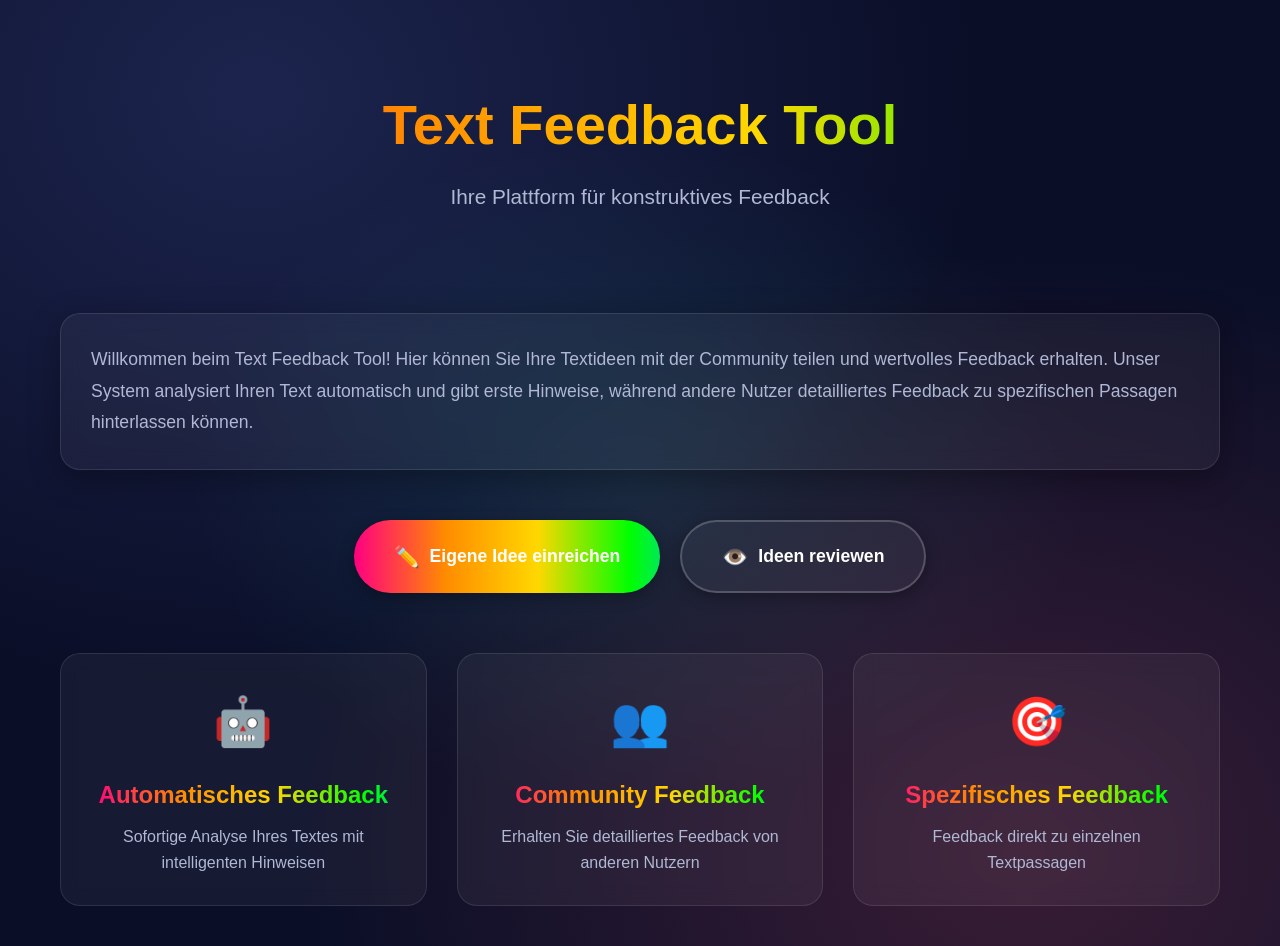
==== index.html @ 238d1e4e "Erstelle Text-Feedback-Tool mit automatischem und manuellem Feedback - Füge Startseite mit Beschreib" ====
<!DOCTYPE html>
<html lang="de">
<head>
    <meta charset="UTF-8">
    <meta name="viewport" content="width=device-width, initial-scale=1.0">
    <title>Text Feedback Tool</title>
    <link rel="stylesheet" href="style.css">
</head>
<body>
    <div class="container">
        <header class="hero">
            <h1 class="gradient-text">Text Feedback Tool</h1>
            <div class="subtitle">Ihre Plattform für konstruktives Feedback</div>
        </header>

        <section class="description">
            <p>
                Willkommen beim Text Feedback Tool! Hier können Sie Ihre Textideen mit der Community teilen
                und wertvolles Feedback erhalten. Unser System analysiert Ihren Text automatisch und gibt
                erste Hinweise, während andere Nutzer detailliertes Feedback zu spezifischen Passagen
                hinterlassen können.
            </p>
        </section>

        <div class="button-container">
            <a href="submit.html" class="btn btn-primary">
                <span class="btn-icon">✏️</span>
                Eigene Idee einreichen
            </a>
            <a href="feedback.html" class="btn btn-secondary">
                <span class="btn-icon">👁️</span>
                Ideen reviewen
            </a>
        </div>

        <section class="features">
            <div class="feature-card">
                <div class="feature-icon">🤖</div>
                <h3>Automatisches Feedback</h3>
                <p>Sofortige Analyse Ihres Textes mit intelligenten Hinweisen</p>
            </div>
            <div class="feature-card">
                <div class="feature-icon">👥</div>
                <h3>Community Feedback</h3>
                <p>Erhalten Sie detailliertes Feedback von anderen Nutzern</p>
            </div>
            <div class="feature-card">
                <div class="feature-icon">🎯</div>
                <h3>Spezifisches Feedback</h3>
                <p>Feedback direkt zu einzelnen Textpassagen</p>
            </div>
        </div>
    </div>
</body>
</html>
---- style.css ----
* {
    margin: 0;
    padding: 0;
    box-sizing: border-box;
}

:root {
    --gradient-1: linear-gradient(135deg, #667eea 0%, #764ba2 100%);
    --gradient-2: linear-gradient(135deg, #f093fb 0%, #f5576c 100%);
    --gradient-3: linear-gradient(135deg, #4facfe 0%, #00f2fe 100%);
    --gradient-4: linear-gradient(135deg, #43e97b 0%, #38f9d7 100%);
    --gradient-5: linear-gradient(135deg, #fa709a 0%, #fee140 100%);
    --rainbow-gradient: linear-gradient(
        90deg,
        #ff0080 0%,
        #ff8c00 15%,
        #ffd700 30%,
        #00ff00 45%,
        #00bfff 60%,
        #8a2be2 75%,
        #ff1493 90%,
        #ff0080 100%
    );
    --bg-dark: #0a0e27;
    --bg-card: rgba(255, 255, 255, 0.05);
    --text-light: #ffffff;
    --text-dim: #b0b8d4;
    --border-color: rgba(255, 255, 255, 0.1);
}

body {
    font-family: 'Segoe UI', Tahoma, Geneva, Verdana, sans-serif;
    background: var(--bg-dark);
    color: var(--text-light);
    min-height: 100vh;
    background-image:
        radial-gradient(at 20% 10%, rgba(102, 126, 234, 0.2) 0, transparent 50%),
        radial-gradient(at 80% 90%, rgba(245, 87, 108, 0.2) 0, transparent 50%),
        radial-gradient(at 50% 50%, rgba(56, 249, 215, 0.1) 0, transparent 50%);
    line-height: 1.6;
}

.container {
    max-width: 1200px;
    margin: 0 auto;
    padding: 40px 20px;
}

/* Header & Hero Section */
.hero {
    text-align: center;
    margin-bottom: 60px;
    padding: 40px 0;
}

.gradient-text {
    font-size: 3.5rem;
    font-weight: 800;
    background: var(--rainbow-gradient);
    background-size: 200% auto;
    -webkit-background-clip: text;
    -webkit-text-fill-color: transparent;
    background-clip: text;
    animation: rainbow-shift 8s linear infinite;
    margin-bottom: 10px;
}

@keyframes rainbow-shift {
    0% { background-position: 0% center; }
    100% { background-position: 200% center; }
}

.subtitle {
    font-size: 1.3rem;
    color: var(--text-dim);
    font-weight: 300;
}

/* Description Section */
.description {
    background: var(--bg-card);
    border: 1px solid var(--border-color);
    border-radius: 20px;
    padding: 30px;
    margin-bottom: 50px;
    backdrop-filter: blur(10px);
    box-shadow: 0 8px 32px rgba(0, 0, 0, 0.3);
}

.description p {
    font-size: 1.1rem;
    line-height: 1.8;
    color: var(--text-dim);
}

/* Buttons */
.button-container {
    display: flex;
    gap: 20px;
    justify-content: center;
    margin-bottom: 60px;
    flex-wrap: wrap;
}

.btn {
    padding: 18px 40px;
    border: none;
    border-radius: 50px;
    font-size: 1.1rem;
    font-weight: 600;
    cursor: pointer;
    transition: all 0.3s ease;
    text-decoration: none;
    display: inline-flex;
    align-items: center;
    gap: 10px;
    box-shadow: 0 4px 15px rgba(0, 0, 0, 0.3);
}

.btn-primary {
    background: var(--rainbow-gradient);
    background-size: 200% auto;
    color: white;
    animation: rainbow-shift 8s linear infinite;
}

.btn-primary:hover {
    transform: translateY(-3px);
    box-shadow: 0 8px 25px rgba(255, 0, 128, 0.4);
}

.btn-secondary {
    background: var(--bg-card);
    color: var(--text-light);
    border: 2px solid rgba(255, 255, 255, 0.2);
}

.btn-secondary:hover {
    background: rgba(255, 255, 255, 0.1);
    transform: translateY(-3px);
    border-color: rgba(255, 255, 255, 0.4);
}

.btn-icon {
    font-size: 1.3rem;
}

/* Features Grid */
.features {
    display: grid;
    grid-template-columns: repeat(auto-fit, minmax(280px, 1fr));
    gap: 30px;
    margin-top: 40px;
}

.feature-card {
    background: var(--bg-card);
    border: 1px solid var(--border-color);
    border-radius: 20px;
    padding: 30px;
    text-align: center;
    backdrop-filter: blur(10px);
    transition: all 0.3s ease;
}

.feature-card:hover {
    transform: translateY(-5px);
    border-color: rgba(255, 255, 255, 0.3);
    box-shadow: 0 10px 40px rgba(0, 0, 0, 0.4);
}

.feature-icon {
    font-size: 3rem;
    margin-bottom: 15px;
}

.feature-card h3 {
    font-size: 1.5rem;
    margin-bottom: 10px;
    background: var(--rainbow-gradient);
    background-size: 200% auto;
    -webkit-background-clip: text;
    -webkit-text-fill-color: transparent;
    background-clip: text;
}

.feature-card p {
    color: var(--text-dim);
    font-size: 1rem;
}

/* Breadcrumb Navigation */
.breadcrumb {
    display: flex;
    justify-content: space-between;
    align-items: center;
    margin-bottom: 30px;
    flex-wrap: wrap;
    gap: 15px;
}

.breadcrumb a {
    color: var(--text-dim);
    text-decoration: none;
    transition: color 0.3s ease;
}

.breadcrumb a:hover {
    color: var(--text-light);
}

.btn-link {
    padding: 10px 20px;
    background: var(--bg-card);
    border-radius: 25px;
    border: 1px solid var(--border-color);
}

/* Form Section */
.form-section {
    background: var(--bg-card);
    border: 1px solid var(--border-color);
    border-radius: 20px;
    padding: 40px;
    backdrop-filter: blur(10px);
    box-shadow: 0 8px 32px rgba(0, 0, 0, 0.3);
    margin-bottom: 40px;
}

.idea-form {
    max-width: 800px;
    margin: 0 auto;
}

.form-group {
    margin-bottom: 25px;
}

.form-group label {
    display: block;
    margin-bottom: 8px;
    font-weight: 600;
    color: var(--text-light);
}

.form-group input,
.form-group textarea {
    width: 100%;
    padding: 15px;
    background: rgba(0, 0, 0, 0.3);
    border: 2px solid var(--border-color);
    border-radius: 12px;
    color: var(--text-light);
    font-size: 1rem;
    font-family: inherit;
    transition: all 0.3s ease;
}

.form-group input:focus,
.form-group textarea:focus {
    outline: none;
    border-color: #667eea;
    box-shadow: 0 0 20px rgba(102, 126, 234, 0.3);
}

.form-group textarea {
    resize: vertical;
    min-height: 200px;
}

.char-count {
    text-align: right;
    color: var(--text-dim);
    font-size: 0.9rem;
    margin-top: 5px;
}

.form-actions {
    display: flex;
    gap: 15px;
    margin-top: 30px;
    flex-wrap: wrap;
}

/* Success Message */
.success-message {
    text-align: center;
    padding: 40px;
    background: var(--bg-card);
    border: 2px solid #43e97b;
    border-radius: 20px;
    backdrop-filter: blur(10px);
}

.success-icon {
    font-size: 4rem;
    color: #43e97b;
    margin-bottom: 20px;
}

.success-message h3 {
    color: #43e97b;
    font-size: 2rem;
    margin-bottom: 10px;
}

/* Info Box */
.info-box {
    background: var(--bg-card);
    border: 1px solid var(--border-color);
    border-radius: 15px;
    padding: 25px;
    backdrop-filter: blur(10px);
}

.info-box h3 {
    margin-bottom: 15px;
    font-size: 1.3rem;
}

.info-box ul {
    list-style: none;
    padding-left: 0;
}

.info-box li {
    padding: 8px 0;
    padding-left: 25px;
    position: relative;
    color: var(--text-dim);
}

.info-box li:before {
    content: "→";
    position: absolute;
    left: 0;
    color: #667eea;
}

/* Ideas Container */
.ideas-container {
    display: flex;
    flex-direction: column;
    gap: 30px;
}

.idea-card {
    background: var(--bg-card);
    border: 1px solid var(--border-color);
    border-radius: 20px;
    padding: 30px;
    backdrop-filter: blur(10px);
    box-shadow: 0 8px 32px rgba(0, 0, 0, 0.3);
}

.idea-header {
    display: flex;
    justify-content: space-between;
    align-items: start;
    margin-bottom: 20px;
    flex-wrap: wrap;
    gap: 15px;
}

.idea-title {
    font-size: 1.8rem;
    font-weight: 700;
    background: var(--rainbow-gradient);
    background-size: 200% auto;
    -webkit-background-clip: text;
    -webkit-text-fill-color: transparent;
    background-clip: text;
}

.idea-meta {
    color: var(--text-dim);
    font-size: 0.9rem;
}

.idea-content {
    background: rgba(0, 0, 0, 0.2);
    padding: 20px;
    border-radius: 12px;
    margin-bottom: 25px;
    color: var(--text-light);
    line-height: 1.8;
    white-space: pre-wrap;
    word-wrap: break-word;
}

/* Feedback Section */
.feedback-section {
    margin-top: 25px;
}

.feedback-header {
    font-size: 1.3rem;
    margin-bottom: 15px;
    display: flex;
    align-items: center;
    gap: 10px;
}

.auto-feedback-container,
.user-feedback-container {
    margin-bottom: 20px;
}

.feedback-item {
    background: rgba(0, 0, 0, 0.3);
    border-left: 4px solid;
    padding: 15px;
    border-radius: 8px;
    margin-bottom: 10px;
}

.feedback-item.auto {
    border-left-color: #f5576c;
}

.feedback-item.user {
    border-left-color: #4facfe;
}

.feedback-meta {
    display: flex;
    justify-content: space-between;
    align-items: center;
    margin-bottom: 8px;
    font-size: 0.85rem;
    color: var(--text-dim);
}

.feedback-author {
    font-weight: 600;
    color: var(--text-light);
}

.feedback-text {
    color: var(--text-light);
    line-height: 1.6;
}

.feedback-passage {
    background: rgba(255, 255, 255, 0.05);
    padding: 8px 12px;
    border-radius: 6px;
    margin-top: 8px;
    font-style: italic;
    color: var(--text-dim);
    font-size: 0.9rem;
}

.feedback-passage:before {
    content: "📌 ";
}

.add-feedback-btn {
    margin-top: 15px;
}

/* No Ideas Message */
.no-ideas {
    text-align: center;
    padding: 80px 20px;
}

.no-ideas-icon {
    font-size: 5rem;
    margin-bottom: 20px;
}

.no-ideas h3 {
    font-size: 2rem;
    margin-bottom: 10px;
}

/* Modal */
.modal {
    display: none;
    position: fixed;
    z-index: 1000;
    left: 0;
    top: 0;
    width: 100%;
    height: 100%;
    background-color: rgba(0, 0, 0, 0.8);
    backdrop-filter: blur(5px);
}

.modal-content {
    background: var(--bg-dark);
    border: 2px solid var(--border-color);
    margin: 5% auto;
    padding: 40px;
    width: 90%;
    max-width: 600px;
    border-radius: 20px;
    box-shadow: 0 10px 50px rgba(0, 0, 0, 0.5);
    position: relative;
}

.modal-close {
    color: var(--text-dim);
    float: right;
    font-size: 2rem;
    font-weight: bold;
    cursor: pointer;
    transition: color 0.3s ease;
}

.modal-close:hover {
    color: var(--text-light);
}

.modal h2 {
    margin-bottom: 25px;
    background: var(--rainbow-gradient);
    background-size: 200% auto;
    -webkit-background-clip: text;
    -webkit-text-fill-color: transparent;
    background-clip: text;
}

/* Responsive Design */
@media (max-width: 768px) {
    .gradient-text {
        font-size: 2.5rem;
    }

    .subtitle {
        font-size: 1.1rem;
    }

    .button-container {
        flex-direction: column;
    }

    .btn {
        width: 100%;
        justify-content: center;
    }

    .features {
        grid-template-columns: 1fr;
    }

    .form-section {
        padding: 25px;
    }

    .idea-header {
        flex-direction: column;
    }

    .form-actions {
        flex-direction: column;
    }

    .form-actions .btn {
        width: 100%;
    }
}

/* Animations */
@keyframes fadeIn {
    from {
        opacity: 0;
        transform: translateY(20px);
    }
    to {
        opacity: 1;
        transform: translateY(0);
    }
}

.idea-card {
    animation: fadeIn 0.5s ease-out;
}

.feedback-item {
    animation: fadeIn 0.3s ease-out;
}
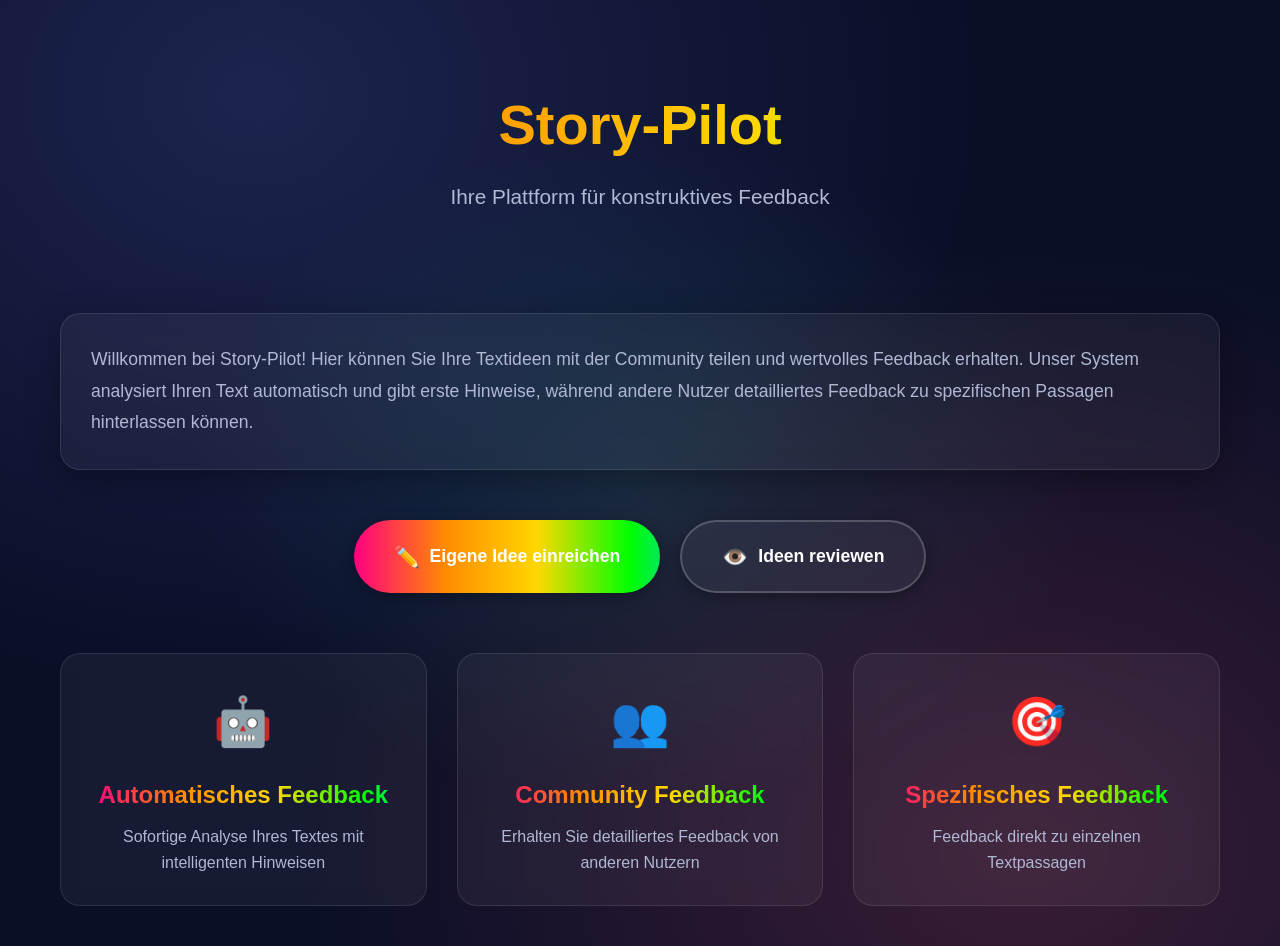
==== commit e7fad339: "Benenne Tool von 'Text Feedback Tool' in 'Story-Pilot' um - Aktualisiere alle HTML-Titel und Übersch" ====
--- a/index.html
+++ b/index.html
@@ -3,19 +3,19 @@
 <head>
     <meta charset="UTF-8">
     <meta name="viewport" content="width=device-width, initial-scale=1.0">
-    <title>Text Feedback Tool</title>
+    <title>Story-Pilot</title>
     <link rel="stylesheet" href="style.css">
 </head>
 <body>
     <div class="container">
         <header class="hero">
-            <h1 class="gradient-text">Text Feedback Tool</h1>
+            <h1 class="gradient-text">Story-Pilot</h1>
             <div class="subtitle">Ihre Plattform für konstruktives Feedback</div>
         </header>
 
         <section class="description">
             <p>
-                Willkommen beim Text Feedback Tool! Hier können Sie Ihre Textideen mit der Community teilen
+                Willkommen bei Story-Pilot! Hier können Sie Ihre Textideen mit der Community teilen
                 und wertvolles Feedback erhalten. Unser System analysiert Ihren Text automatisch und gibt
                 erste Hinweise, während andere Nutzer detailliertes Feedback zu spezifischen Passagen
                 hinterlassen können.
--- a/style.css
+++ b/style.css
@@ -244,7 +244,8 @@
 }
 
 .form-group input,
-.form-group textarea {
+.form-group textarea,
+.form-group select {
     width: 100%;
     padding: 15px;
     background: rgba(0, 0, 0, 0.3);
@@ -256,8 +257,19 @@
     transition: all 0.3s ease;
 }
 
+.form-group select {
+    cursor: pointer;
+}
+
+.form-group select option {
+    background: var(--bg-dark);
+    color: var(--text-light);
+    padding: 10px;
+}
+
 .form-group input:focus,
-.form-group textarea:focus {
+.form-group textarea:focus,
+.form-group select:focus {
     outline: none;
     border-color: #667eea;
     box-shadow: 0 0 20px rgba(102, 126, 234, 0.3);
@@ -335,6 +347,102 @@
     position: absolute;
     left: 0;
     color: #667eea;
+}
+
+/* Filter Section */
+.filter-section {
+    background: var(--bg-card);
+    border: 1px solid var(--border-color);
+    border-radius: 15px;
+    padding: 25px;
+    margin-bottom: 30px;
+    backdrop-filter: blur(10px);
+}
+
+.filter-section h3 {
+    margin-bottom: 20px;
+    font-size: 1.3rem;
+}
+
+.filter-controls {
+    display: flex;
+    gap: 20px;
+    align-items: end;
+    flex-wrap: wrap;
+}
+
+.filter-group {
+    flex: 1;
+    min-width: 200px;
+}
+
+.filter-group label {
+    display: block;
+    margin-bottom: 8px;
+    font-weight: 600;
+    color: var(--text-light);
+}
+
+.filter-group select {
+    width: 100%;
+    padding: 12px;
+    background: rgba(0, 0, 0, 0.3);
+    border: 2px solid var(--border-color);
+    border-radius: 12px;
+    color: var(--text-light);
+    font-size: 1rem;
+    cursor: pointer;
+    transition: all 0.3s ease;
+}
+
+.filter-group select:focus {
+    outline: none;
+    border-color: #667eea;
+    box-shadow: 0 0 15px rgba(102, 126, 234, 0.3);
+}
+
+.filter-group select option {
+    background: var(--bg-dark);
+    color: var(--text-light);
+    padding: 10px;
+}
+
+.filter-stats {
+    margin-top: 15px;
+    padding: 10px 15px;
+    background: rgba(102, 126, 234, 0.1);
+    border-radius: 8px;
+    color: var(--text-light);
+    font-weight: 600;
+    text-align: center;
+}
+
+/* Category and Genre Badges */
+.idea-categories {
+    display: flex;
+    gap: 10px;
+    margin-top: 10px;
+    flex-wrap: wrap;
+}
+
+.category-badge,
+.genre-badge {
+    display: inline-block;
+    padding: 6px 12px;
+    border-radius: 20px;
+    font-size: 0.85rem;
+    font-weight: 600;
+}
+
+.category-badge {
+    background: linear-gradient(135deg, #667eea 0%, #764ba2 100%);
+    color: white;
+}
+
+.genre-badge {
+    background: rgba(79, 172, 254, 0.2);
+    color: #4facfe;
+    border: 1px solid #4facfe;
 }
 
 /* Ideas Container */
@@ -500,6 +608,42 @@
     position: relative;
 }
 
+.modal-content-large {
+    max-width: 900px;
+    max-height: 85vh;
+    overflow-y: auto;
+}
+
+.modal-idea-text {
+    background: rgba(0, 0, 0, 0.3);
+    border: 2px solid var(--border-color);
+    border-radius: 12px;
+    padding: 20px;
+    margin-top: 10px;
+    margin-bottom: 15px;
+    color: var(--text-light);
+    line-height: 1.8;
+    white-space: pre-wrap;
+    word-wrap: break-word;
+    max-height: 300px;
+    overflow-y: auto;
+    user-select: text;
+    -webkit-user-select: text;
+    -moz-user-select: text;
+    -ms-user-select: text;
+    cursor: text;
+}
+
+.modal-idea-text::selection {
+    background: rgba(102, 126, 234, 0.5);
+    color: var(--text-light);
+}
+
+.modal-idea-text::-moz-selection {
+    background: rgba(102, 126, 234, 0.5);
+    color: var(--text-light);
+}
+
 .modal-close {
     color: var(--text-dim);
     float: right;
@@ -560,6 +704,354 @@
     .form-actions .btn {
         width: 100%;
     }
+}
+
+/* Selection Hint */
+.selection-hint {
+    color: var(--text-dim);
+    font-size: 0.85rem;
+    font-style: italic;
+    margin-top: 10px;
+    padding: 8px 12px;
+    background: rgba(102, 126, 234, 0.1);
+    border-left: 3px solid #667eea;
+    border-radius: 5px;
+}
+
+/* Modal Hint */
+.modal-hint {
+    color: var(--text-dim);
+    font-size: 0.9rem;
+    margin-bottom: 20px;
+    padding: 10px 15px;
+    background: rgba(102, 126, 234, 0.15);
+    border-radius: 8px;
+    text-align: center;
+}
+
+/* Readonly Field */
+.readonly-field {
+    background: rgba(0, 0, 0, 0.5) !important;
+    cursor: not-allowed;
+    opacity: 0.9;
+    font-style: italic;
+}
+
+/* Feedback Quote (Gedankenstriche) */
+.feedback-quote {
+    display: block;
+    font-style: italic;
+    color: #4facfe;
+    margin-bottom: 8px;
+    padding: 8px 12px;
+    background: rgba(79, 172, 254, 0.1);
+    border-left: 3px solid #4facfe;
+    border-radius: 5px;
+    font-weight: 500;
+}
+
+/* Make idea-content selectable */
+.idea-content {
+    user-select: text;
+    -webkit-user-select: text;
+    -moz-user-select: text;
+    -ms-user-select: text;
+}
+
+.idea-content::selection {
+    background: rgba(102, 126, 234, 0.4);
+    color: var(--text-light);
+}
+
+.idea-content::-moz-selection {
+    background: rgba(102, 126, 234, 0.4);
+    color: var(--text-light);
+}
+
+/* Feedback Buttons */
+.feedback-buttons {
+    display: flex;
+    gap: 15px;
+    margin-top: 15px;
+    flex-wrap: wrap;
+}
+
+/* Text Preview */
+.text-preview {
+    background: rgba(0, 0, 0, 0.3);
+    border: 2px solid var(--border-color);
+    border-radius: 12px;
+    padding: 15px;
+    color: var(--text-dim);
+    line-height: 1.6;
+    max-height: 150px;
+    overflow-y: auto;
+    font-size: 0.9rem;
+}
+
+/* Rating Slider */
+.rating-slider {
+    width: 100%;
+    height: 8px;
+    border-radius: 5px;
+    background: rgba(255, 255, 255, 0.1);
+    outline: none;
+    -webkit-appearance: none;
+    margin: 10px 0;
+}
+
+.rating-slider::-webkit-slider-thumb {
+    -webkit-appearance: none;
+    appearance: none;
+    width: 20px;
+    height: 20px;
+    border-radius: 50%;
+    background: var(--rainbow-gradient);
+    background-size: 200% auto;
+    cursor: pointer;
+    transition: all 0.3s ease;
+}
+
+.rating-slider::-webkit-slider-thumb:hover {
+    transform: scale(1.2);
+}
+
+.rating-slider::-moz-range-thumb {
+    width: 20px;
+    height: 20px;
+    border-radius: 50%;
+    background: var(--rainbow-gradient);
+    background-size: 200% auto;
+    cursor: pointer;
+    border: none;
+    transition: all 0.3s ease;
+}
+
+.rating-slider::-moz-range-thumb:hover {
+    transform: scale(1.2);
+}
+
+.rating-labels {
+    display: flex;
+    justify-content: space-between;
+    font-size: 0.85rem;
+    color: var(--text-dim);
+    margin-top: -5px;
+}
+
+.rating-value {
+    color: #4facfe;
+    font-weight: 700;
+    font-size: 1.1rem;
+}
+
+.rating-criteria {
+    margin: 20px 0;
+}
+
+/* Rating Item Display */
+.rating-item {
+    background: rgba(0, 0, 0, 0.3);
+    border-left: 4px solid #ffd700;
+    padding: 20px;
+    border-radius: 8px;
+    margin-bottom: 15px;
+}
+
+.rating-header {
+    display: flex;
+    justify-content: space-between;
+    align-items: center;
+    margin-bottom: 15px;
+    flex-wrap: wrap;
+    gap: 10px;
+}
+
+.rating-author {
+    font-weight: 600;
+    color: var(--text-light);
+    margin-right: 10px;
+}
+
+.rating-date {
+    font-size: 0.85rem;
+    color: var(--text-dim);
+}
+
+.rating-average {
+    display: flex;
+    align-items: center;
+    gap: 10px;
+}
+
+.stars {
+    color: #ffd700;
+    font-size: 1.3rem;
+    letter-spacing: 2px;
+}
+
+.avg-value {
+    font-size: 1.2rem;
+    font-weight: 700;
+    color: #ffd700;
+}
+
+.rating-details {
+    margin: 15px 0;
+}
+
+.rating-bar-item {
+    display: flex;
+    align-items: center;
+    gap: 10px;
+    margin-bottom: 12px;
+}
+
+.rating-label {
+    min-width: 140px;
+    font-size: 0.9rem;
+    color: var(--text-light);
+}
+
+.rating-bar {
+    flex: 1;
+    height: 8px;
+    background: rgba(255, 255, 255, 0.1);
+    border-radius: 5px;
+    overflow: hidden;
+}
+
+.rating-fill {
+    height: 100%;
+    background: var(--rainbow-gradient);
+    background-size: 200% auto;
+    animation: rainbow-shift 8s linear infinite;
+    transition: width 0.3s ease;
+}
+
+.rating-score {
+    min-width: 40px;
+    text-align: right;
+    font-weight: 600;
+    color: var(--text-light);
+}
+
+.rating-comment {
+    background: rgba(255, 255, 255, 0.05);
+    padding: 12px;
+    border-radius: 8px;
+    margin-top: 15px;
+    color: var(--text-light);
+    line-height: 1.6;
+    font-style: italic;
+}
+
+.overall-ratings-container {
+    margin-top: 30px;
+    padding-top: 20px;
+    border-top: 1px solid var(--border-color);
+}
+
+/* Choice Buttons */
+.choice-buttons {
+    display: grid;
+    grid-template-columns: repeat(auto-fit, minmax(250px, 1fr));
+    gap: 20px;
+    margin-top: 30px;
+}
+
+.btn-choice {
+    display: flex;
+    flex-direction: column;
+    align-items: center;
+    padding: 30px 20px;
+    background: var(--bg-card);
+    border: 2px solid var(--border-color);
+    border-radius: 20px;
+    cursor: pointer;
+    transition: all 0.3s ease;
+    text-align: center;
+}
+
+.btn-choice:hover {
+    transform: translateY(-5px);
+    border-color: #667eea;
+    box-shadow: 0 10px 30px rgba(102, 126, 234, 0.3);
+    background: rgba(255, 255, 255, 0.08);
+}
+
+.choice-icon {
+    font-size: 3rem;
+    margin-bottom: 15px;
+}
+
+.btn-choice h3 {
+    font-size: 1.3rem;
+    margin-bottom: 10px;
+    color: var(--text-light);
+}
+
+.btn-choice p {
+    font-size: 0.9rem;
+    color: var(--text-dim);
+    margin: 0;
+}
+
+/* Follow Button */
+.btn-follow {
+    padding: 10px 20px;
+    border-radius: 25px;
+    font-size: 0.9rem;
+    font-weight: 600;
+    background: rgba(102, 126, 234, 0.2);
+    border: 2px solid #667eea;
+    color: #667eea;
+    transition: all 0.3s ease;
+}
+
+.btn-follow:hover {
+    background: #667eea;
+    color: white;
+    transform: scale(1.05);
+}
+
+.btn-follow.following {
+    background: #43e97b;
+    border-color: #43e97b;
+    color: white;
+}
+
+.btn-follow.following:hover {
+    background: #38d66a;
+    border-color: #38d66a;
+}
+
+/* Single Review Card */
+.single-review-card {
+    background: var(--bg-card);
+    border: 1px solid var(--border-color);
+    border-radius: 20px;
+    padding: 30px;
+    margin-bottom: 20px;
+}
+
+.review-feedback-actions {
+    display: flex;
+    gap: 15px;
+    margin-top: 20px;
+    padding-top: 20px;
+    border-top: 1px solid var(--border-color);
+    flex-wrap: wrap;
+}
+
+.review-actions {
+    display: flex;
+    gap: 15px;
+    margin-top: 20px;
+    padding: 20px;
+    background: var(--bg-card);
+    border-radius: 15px;
+    flex-wrap: wrap;
 }
 
 /* Animations */
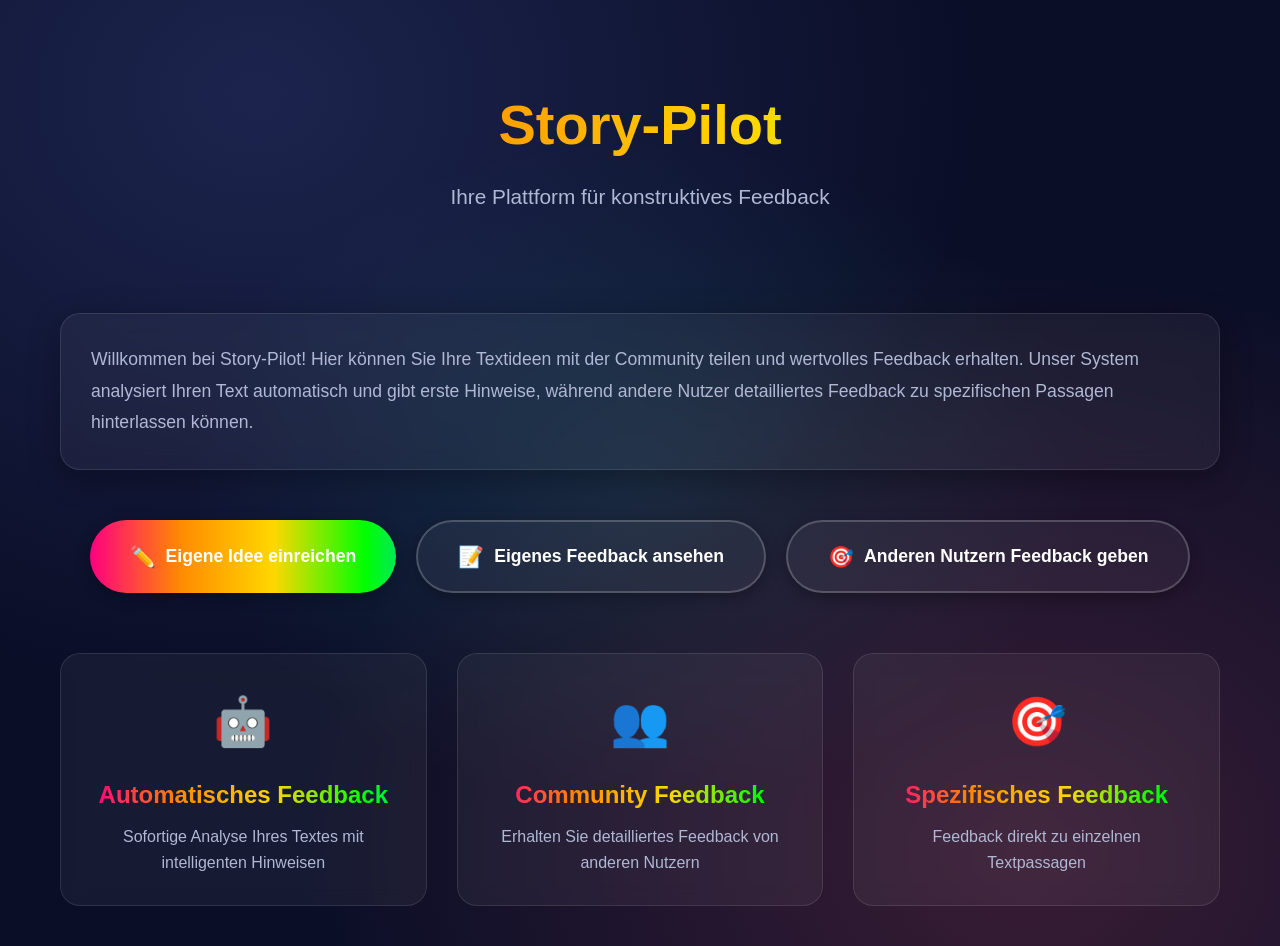
==== commit 2177460e: "Teile Feedback-Button in zwei separate Buttons auf - Startseite: Drei Buttons statt zwei   * Eigene " ====
--- a/index.html
+++ b/index.html
@@ -27,9 +27,13 @@
                 <span class="btn-icon">✏️</span>
                 Eigene Idee einreichen
             </a>
-            <a href="feedback.html" class="btn btn-secondary">
-                <span class="btn-icon">👁️</span>
-                Ideen reviewen
+            <a href="feedback.html?mode=own" class="btn btn-secondary">
+                <span class="btn-icon">📝</span>
+                Eigenes Feedback ansehen
+            </a>
+            <a href="feedback.html?mode=review" class="btn btn-secondary">
+                <span class="btn-icon">🎯</span>
+                Anderen Nutzern Feedback geben
             </a>
         </div>
 
--- a/style.css
+++ b/style.css
@@ -954,10 +954,17 @@
 
 /* Choice Buttons */
 .choice-buttons {
-    display: grid;
-    grid-template-columns: repeat(auto-fit, minmax(250px, 1fr));
+    display: flex;
+    justify-content: center;
     gap: 20px;
     margin-top: 30px;
+    flex-wrap: nowrap;
+}
+
+@media (max-width: 900px) {
+    .choice-buttons {
+        flex-direction: column;
+    }
 }
 
 .btn-choice {
@@ -971,6 +978,9 @@
     cursor: pointer;
     transition: all 0.3s ease;
     text-align: center;
+    flex: 1;
+    min-width: 200px;
+    max-width: 300px;
 }
 
 .btn-choice:hover {
